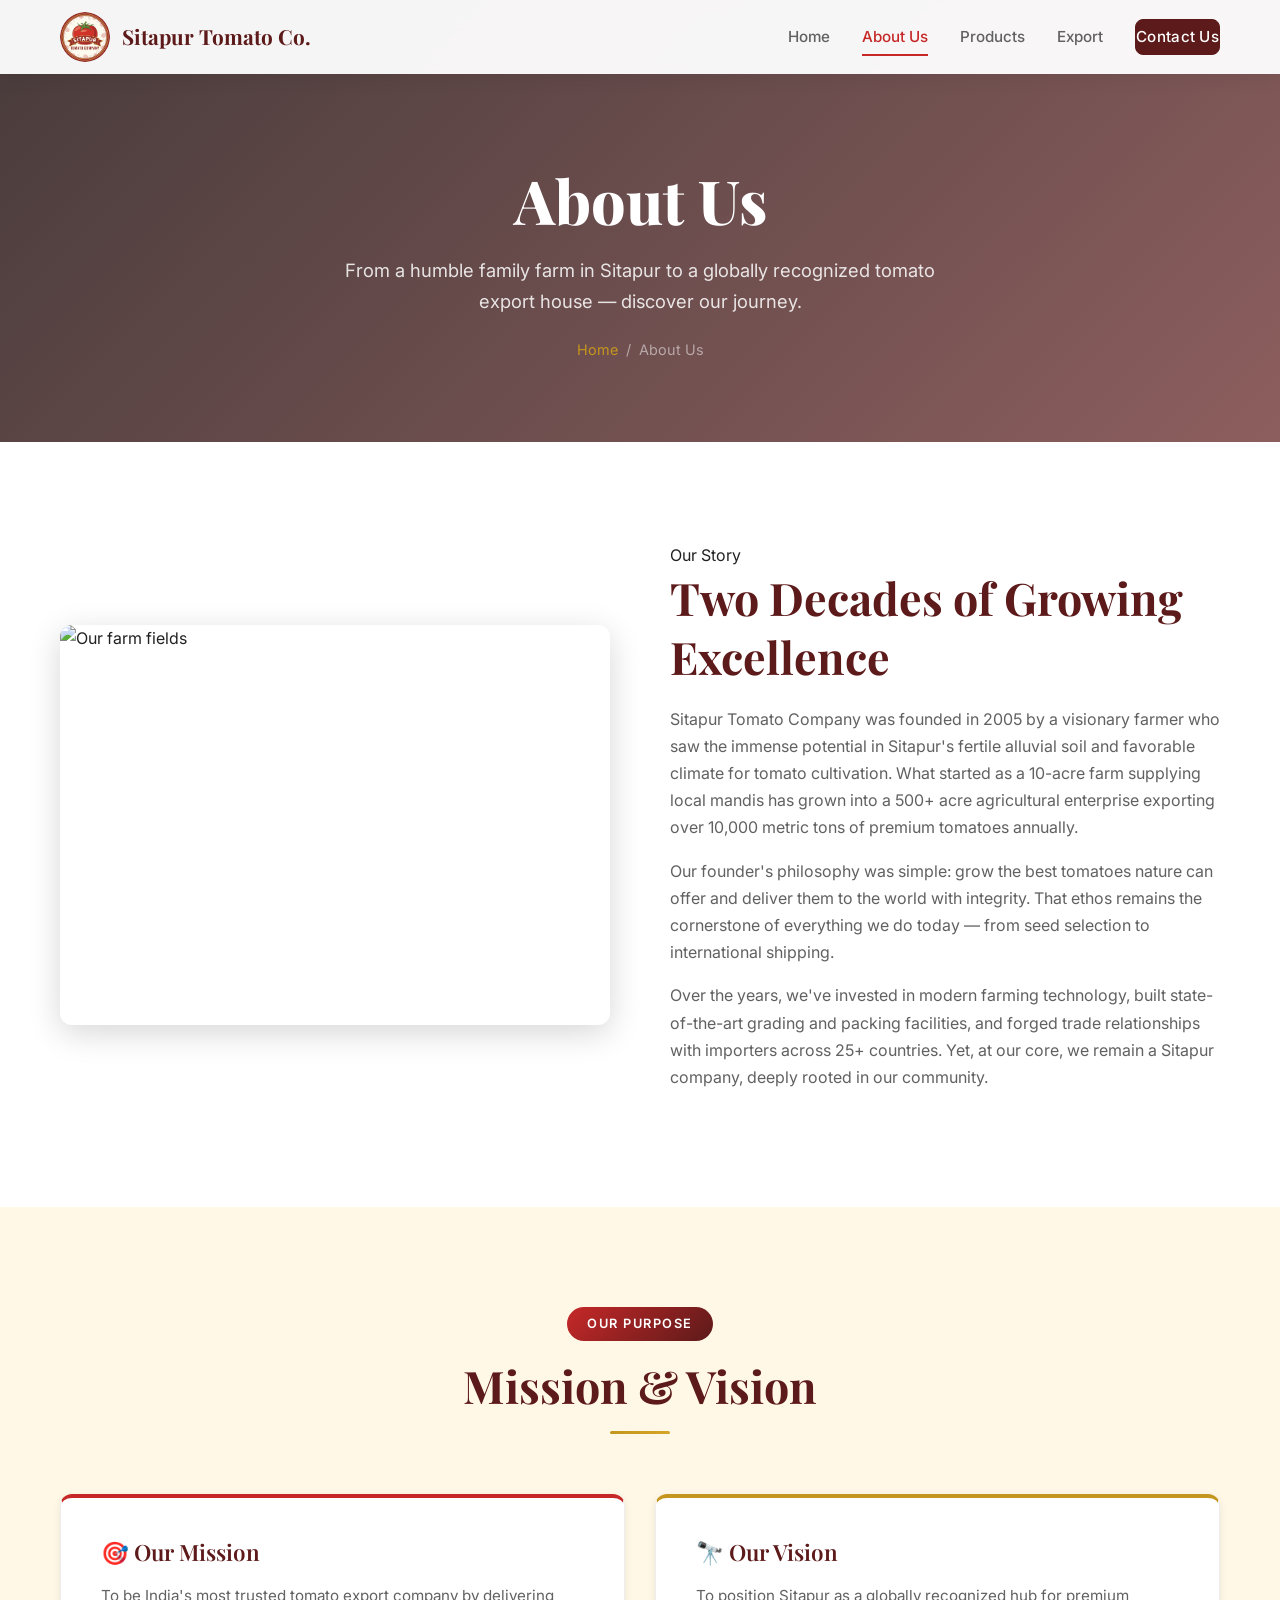
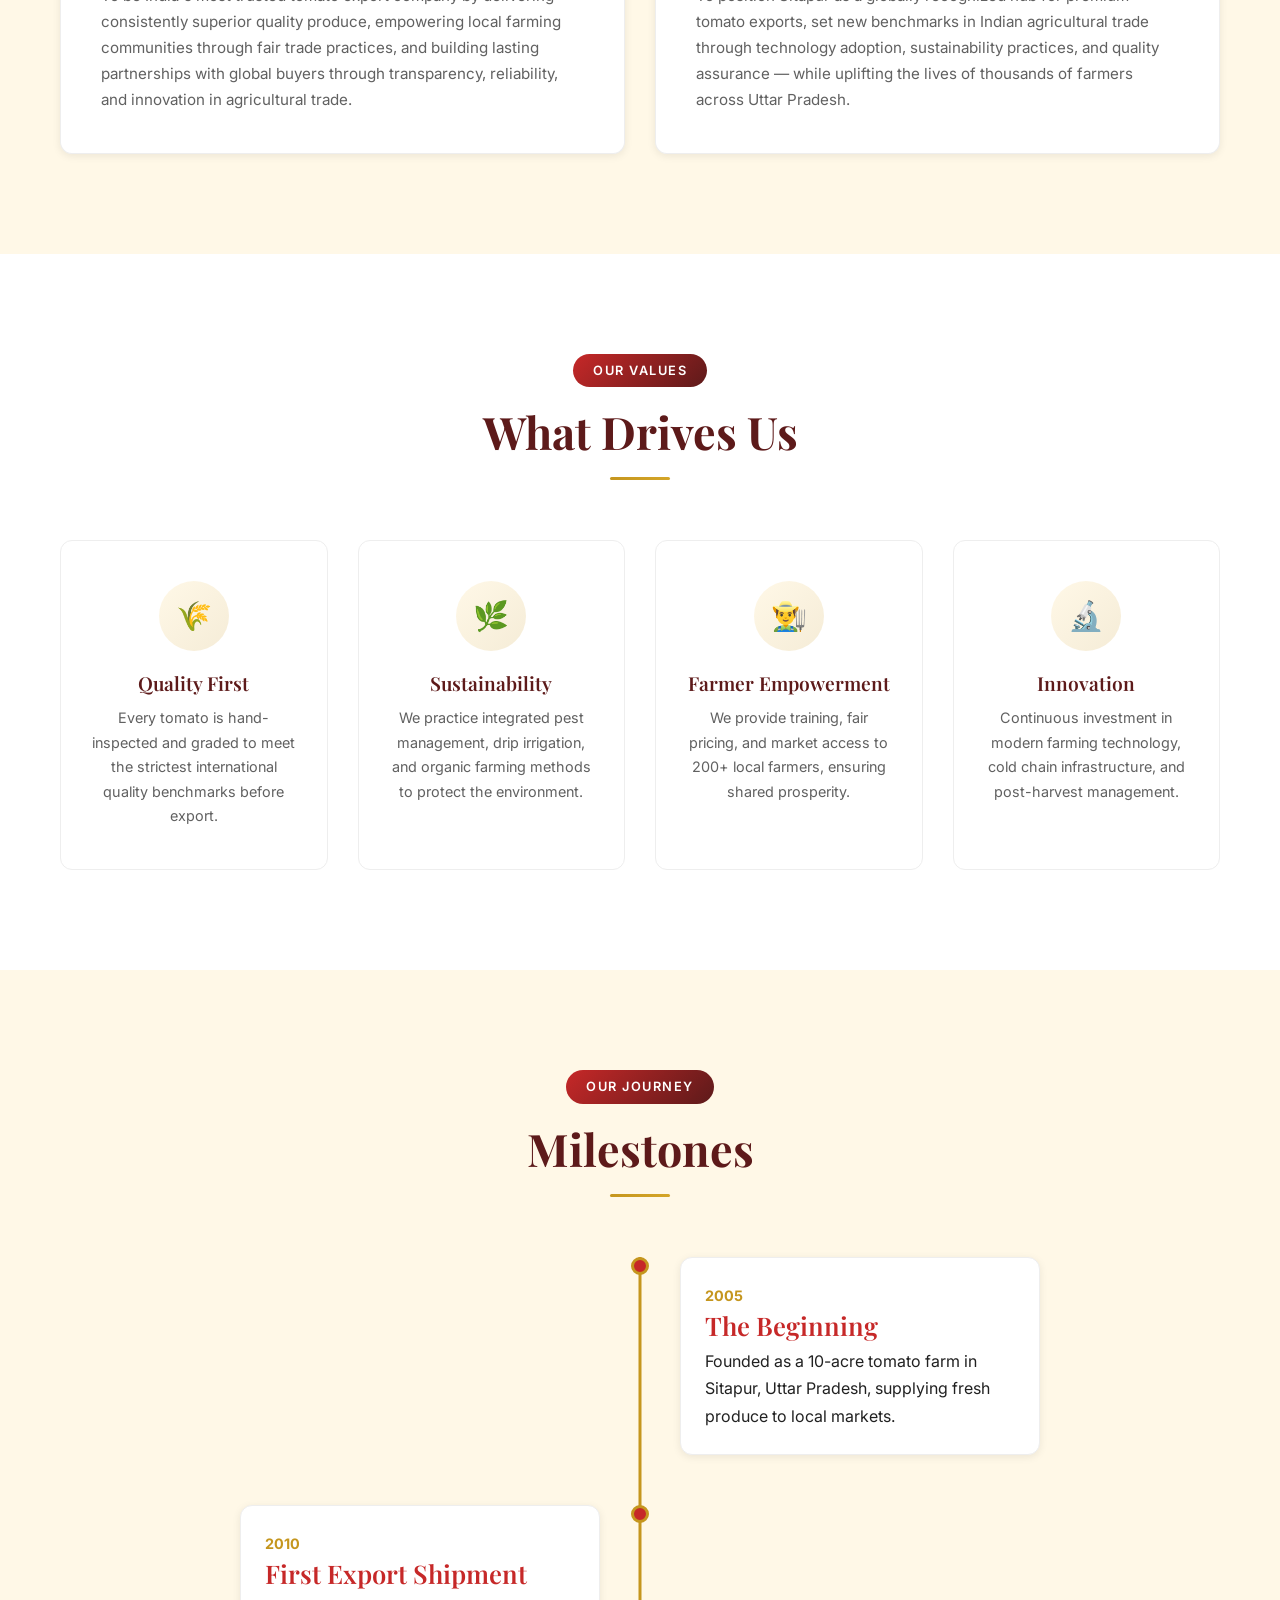
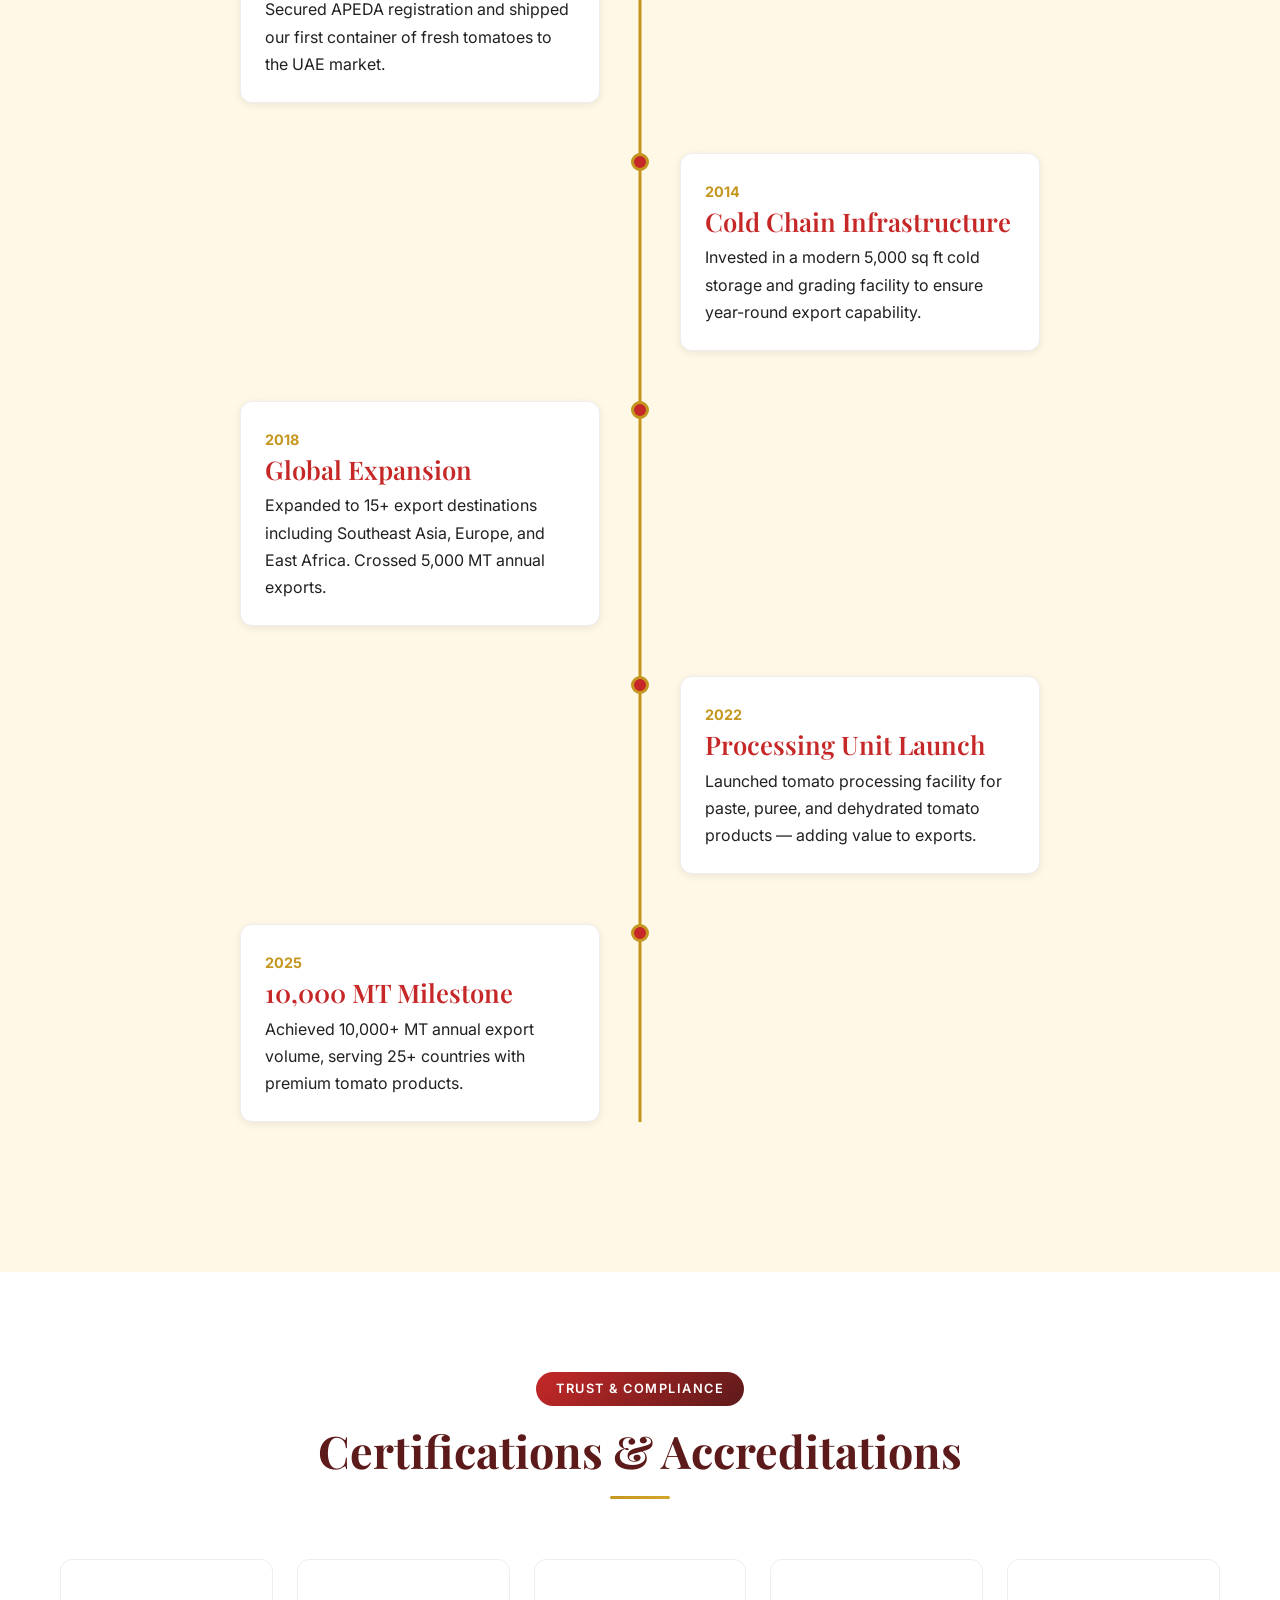
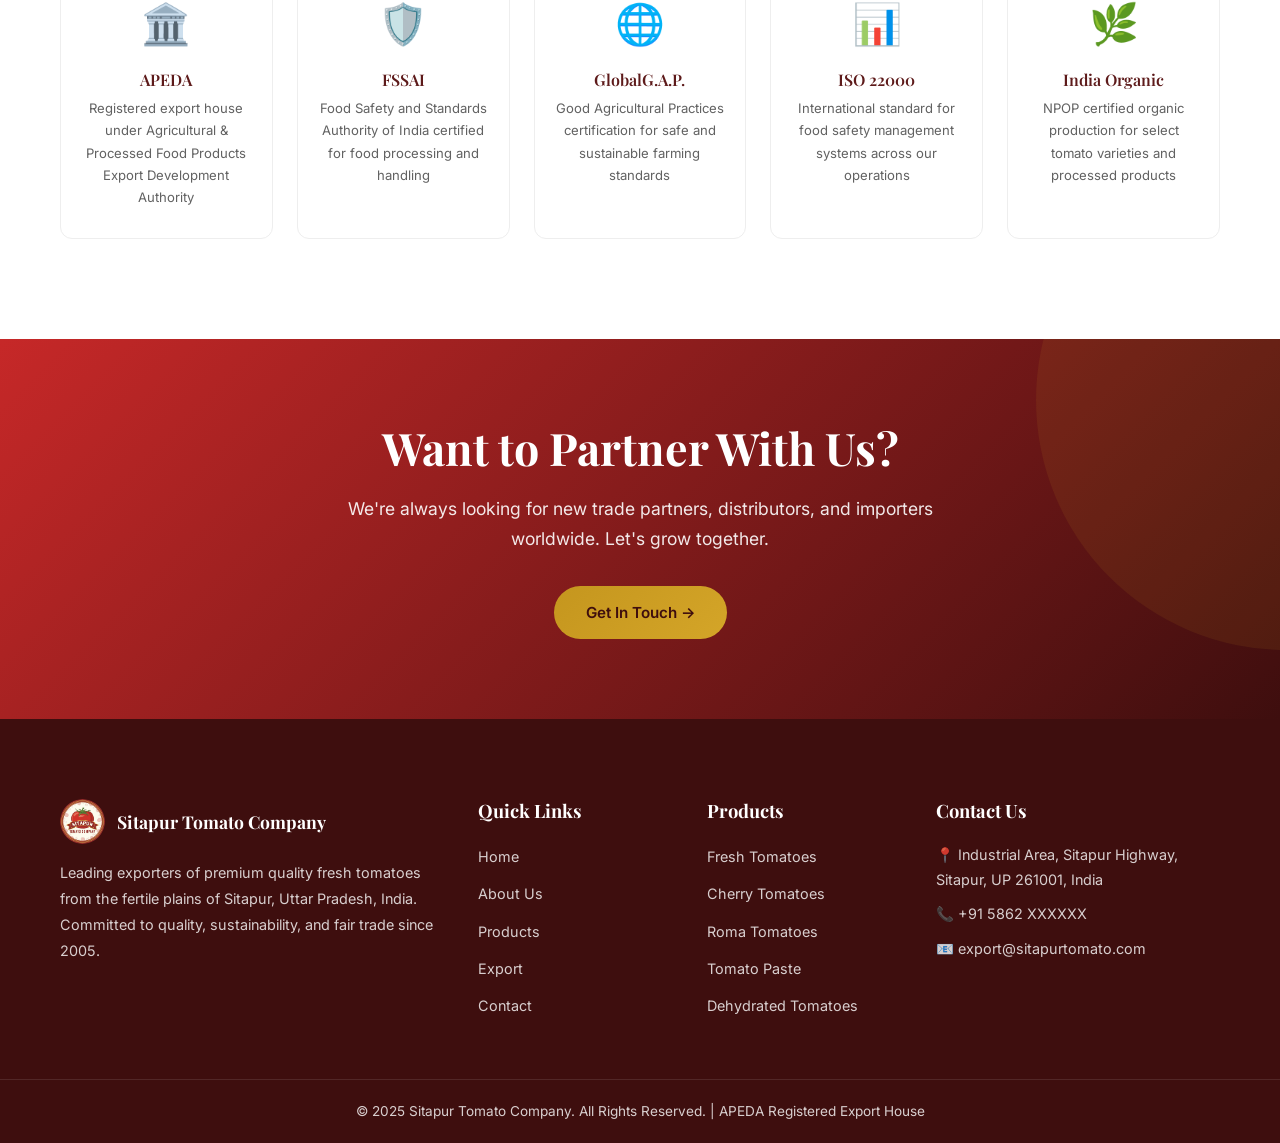
==== about.html @ 8d41517a "first commit" ====
<!DOCTYPE html>
<html lang="en">
<head>
  <meta charset="UTF-8">
  <meta name="viewport" content="width=device-width, initial-scale=1.0">
  <title>About Us | Sitapur Tomato Company</title>
  <meta name="description" content="Learn about Sitapur Tomato Company's journey, our mission, vision, and how we became a leading tomato exporter from India.">
  <link rel="icon" href="sitapur-tomato-company.png" type="image/png">
  <link rel="stylesheet" href="styles.css">
</head>
<body>

  <!-- NAVBAR -->
  <nav class="navbar" id="navbar">
    <div class="nav-inner">
      <a href="index.html" class="nav-logo">
        <img src="sitapur-tomato-company.png" alt="Sitapur Tomato Company Logo">
        <span>Sitapur Tomato Co.</span>
      </a>
      <div class="nav-links" id="navLinks">
        <a href="index.html">Home</a>
        <a href="about.html" class="active">About Us</a>
        <a href="products.html">Products</a>
        <a href="export.html">Export</a>
        <a href="contact.html" class="nav-cta">Contact Us</a>
      </div>
      <button class="hamburger" id="hamburger" aria-label="Menu">
        <span></span><span></span><span></span>
      </button>
    </div>
  </nav>

  <!-- PAGE HERO -->
  <section class="page-hero" style="background-image: url('https://images.unsplash.com/photo-1464226184884-fa280b87c399?w=1920&q=80');">
    <div class="container">
      <h1>About Us</h1>
      <p>From a humble family farm in Sitapur to a globally recognized tomato export house — discover our journey.</p>
      <div class="breadcrumb">
        <a href="index.html">Home</a> <span>/</span> <span>About Us</span>
      </div>
    </div>
  </section>

  <!-- OUR STORY -->
  <section class="section">
    <div class="container">
      <div class="split">
        <div class="split-img fade-up">
          <img src="https://images.unsplash.com/photo-1625246333195-78d9c38ad449?w=800&q=80" alt="Our farm fields">
        </div>
        <div class="split-text fade-up">
          <span class="label">Our Story</span>
          <h2>Two Decades of Growing Excellence</h2>
          <p>Sitapur Tomato Company was founded in 2005 by a visionary farmer who saw the immense potential in Sitapur's fertile alluvial soil and favorable climate for tomato cultivation. What started as a 10-acre farm supplying local mandis has grown into a 500+ acre agricultural enterprise exporting over 10,000 metric tons of premium tomatoes annually.</p>
          <p>Our founder's philosophy was simple: grow the best tomatoes nature can offer and deliver them to the world with integrity. That ethos remains the cornerstone of everything we do today — from seed selection to international shipping.</p>
          <p>Over the years, we've invested in modern farming technology, built state-of-the-art grading and packing facilities, and forged trade relationships with importers across 25+ countries. Yet, at our core, we remain a Sitapur company, deeply rooted in our community.</p>
        </div>
      </div>
    </div>
  </section>

  <!-- MISSION & VISION -->
  <section class="section section-light">
    <div class="container">
      <div class="section-header fade-up">
        <span class="label">Our Purpose</span>
        <h2>Mission & Vision</h2>
        <div class="gold-line"></div>
      </div>
      <div class="card-grid" style="grid-template-columns: 1fr 1fr;">
        <div class="card fade-up" style="border-top: 4px solid var(--primary);">
          <div class="card-body" style="padding: 40px;">
            <h3 style="font-size: 1.4rem;">🎯 Our Mission</h3>
            <p style="margin-top: 16px;">To be India's most trusted tomato export company by delivering consistently superior quality produce, empowering local farming communities through fair trade practices, and building lasting partnerships with global buyers through transparency, reliability, and innovation in agricultural trade.</p>
          </div>
        </div>
        <div class="card fade-up" style="border-top: 4px solid var(--gold);">
          <div class="card-body" style="padding: 40px;">
            <h3 style="font-size: 1.4rem;">🔭 Our Vision</h3>
            <p style="margin-top: 16px;">To position Sitapur as a globally recognized hub for premium tomato exports, set new benchmarks in Indian agricultural trade through technology adoption, sustainability practices, and quality assurance — while uplifting the lives of thousands of farmers across Uttar Pradesh.</p>
          </div>
        </div>
      </div>
    </div>
  </section>

  <!-- VALUES -->
  <section class="section">
    <div class="container">
      <div class="section-header fade-up">
        <span class="label">Our Values</span>
        <h2>What Drives Us</h2>
        <div class="gold-line"></div>
      </div>
      <div class="feature-grid">
        <div class="feature-card fade-up">
          <div class="feature-icon">🌾</div>
          <h3>Quality First</h3>
          <p>Every tomato is hand-inspected and graded to meet the strictest international quality benchmarks before export.</p>
        </div>
        <div class="feature-card fade-up">
          <div class="feature-icon">🌿</div>
          <h3>Sustainability</h3>
          <p>We practice integrated pest management, drip irrigation, and organic farming methods to protect the environment.</p>
        </div>
        <div class="feature-card fade-up">
          <div class="feature-icon">👨‍🌾</div>
          <h3>Farmer Empowerment</h3>
          <p>We provide training, fair pricing, and market access to 200+ local farmers, ensuring shared prosperity.</p>
        </div>
        <div class="feature-card fade-up">
          <div class="feature-icon">🔬</div>
          <h3>Innovation</h3>
          <p>Continuous investment in modern farming technology, cold chain infrastructure, and post-harvest management.</p>
        </div>
      </div>
    </div>
  </section>

  <!-- TIMELINE -->
  <section class="section section-light">
    <div class="container">
      <div class="section-header fade-up">
        <span class="label">Our Journey</span>
        <h2>Milestones</h2>
        <div class="gold-line"></div>
      </div>
      <div class="timeline fade-up">
        <div class="timeline-item">
          <div class="timeline-dot"></div>
          <div class="timeline-content">
            <span class="year">2005</span>
            <h3>The Beginning</h3>
            <p>Founded as a 10-acre tomato farm in Sitapur, Uttar Pradesh, supplying fresh produce to local markets.</p>
          </div>
        </div>
        <div class="timeline-item">
          <div class="timeline-dot"></div>
          <div class="timeline-content">
            <span class="year">2010</span>
            <h3>First Export Shipment</h3>
            <p>Secured APEDA registration and shipped our first container of fresh tomatoes to the UAE market.</p>
          </div>
        </div>
        <div class="timeline-item">
          <div class="timeline-dot"></div>
          <div class="timeline-content">
            <span class="year">2014</span>
            <h3>Cold Chain Infrastructure</h3>
            <p>Invested in a modern 5,000 sq ft cold storage and grading facility to ensure year-round export capability.</p>
          </div>
        </div>
        <div class="timeline-item">
          <div class="timeline-dot"></div>
          <div class="timeline-content">
            <span class="year">2018</span>
            <h3>Global Expansion</h3>
            <p>Expanded to 15+ export destinations including Southeast Asia, Europe, and East Africa. Crossed 5,000 MT annual exports.</p>
          </div>
        </div>
        <div class="timeline-item">
          <div class="timeline-dot"></div>
          <div class="timeline-content">
            <span class="year">2022</span>
            <h3>Processing Unit Launch</h3>
            <p>Launched tomato processing facility for paste, puree, and dehydrated tomato products — adding value to exports.</p>
          </div>
        </div>
        <div class="timeline-item">
          <div class="timeline-dot"></div>
          <div class="timeline-content">
            <span class="year">2025</span>
            <h3>10,000 MT Milestone</h3>
            <p>Achieved 10,000+ MT annual export volume, serving 25+ countries with premium tomato products.</p>
          </div>
        </div>
      </div>
    </div>
  </section>

  <!-- CERTIFICATIONS -->
  <section class="section">
    <div class="container">
      <div class="section-header fade-up">
        <span class="label">Trust & Compliance</span>
        <h2>Certifications & Accreditations</h2>
        <div class="gold-line"></div>
      </div>
      <div class="cert-grid fade-up">
        <div class="cert-card">
          <div class="cert-icon">🏛️</div>
          <h3>APEDA</h3>
          <p>Registered export house under Agricultural & Processed Food Products Export Development Authority</p>
        </div>
        <div class="cert-card">
          <div class="cert-icon">🛡️</div>
          <h3>FSSAI</h3>
          <p>Food Safety and Standards Authority of India certified for food processing and handling</p>
        </div>
        <div class="cert-card">
          <div class="cert-icon">🌐</div>
          <h3>GlobalG.A.P.</h3>
          <p>Good Agricultural Practices certification for safe and sustainable farming standards</p>
        </div>
        <div class="cert-card">
          <div class="cert-icon">📊</div>
          <h3>ISO 22000</h3>
          <p>International standard for food safety management systems across our operations</p>
        </div>
        <div class="cert-card">
          <div class="cert-icon">🌿</div>
          <h3>India Organic</h3>
          <p>NPOP certified organic production for select tomato varieties and processed products</p>
        </div>
      </div>
    </div>
  </section>

  <!-- CTA -->
  <section class="cta-banner">
    <div class="container fade-up">
      <h2>Want to Partner With Us?</h2>
      <p>We're always looking for new trade partners, distributors, and importers worldwide. Let's grow together.</p>
      <a href="contact.html" class="btn btn-gold">Get In Touch →</a>
    </div>
  </section>

  <!-- FOOTER -->
  <footer class="footer">
    <div class="container">
      <div class="footer-grid">
        <div class="footer-about">
          <div class="footer-logo">
            <img src="sitapur-tomato-company.png" alt="Logo">
            <span>Sitapur Tomato Company</span>
          </div>
          <p>Leading exporters of premium quality fresh tomatoes from the fertile plains of Sitapur, Uttar Pradesh, India. Committed to quality, sustainability, and fair trade since 2005.</p>
        </div>
        <div>
          <h4>Quick Links</h4>
          <ul class="footer-links">
            <li><a href="index.html">Home</a></li>
            <li><a href="about.html">About Us</a></li>
            <li><a href="products.html">Products</a></li>
            <li><a href="export.html">Export</a></li>
            <li><a href="contact.html">Contact</a></li>
          </ul>
        </div>
        <div>
          <h4>Products</h4>
          <ul class="footer-links">
            <li><a href="products.html">Fresh Tomatoes</a></li>
            <li><a href="products.html">Cherry Tomatoes</a></li>
            <li><a href="products.html">Roma Tomatoes</a></li>
            <li><a href="products.html">Tomato Paste</a></li>
            <li><a href="products.html">Dehydrated Tomatoes</a></li>
          </ul>
        </div>
        <div>
          <h4>Contact Us</h4>
          <div class="footer-contact">
            <p>📍 Industrial Area, Sitapur Highway, Sitapur, UP 261001, India</p>
            <p>📞 +91 5862 XXXXXX</p>
            <p>📧 export@sitapurtomato.com</p>
          </div>
        </div>
      </div>
    </div>
    <div class="footer-bottom">
      <div class="container">
        <p>© 2025 Sitapur Tomato Company. All Rights Reserved. | APEDA Registered Export House</p>
      </div>
    </div>
  </footer>
  <script src="script.js"></script>
</body>
</html>
---- styles.css ----
@import url('https://fonts.googleapis.com/css2?family=Playfair+Display:wght@400;500;600;700;800&family=Inter:wght@300;400;500;600;700&display=swap');

:root {
  --primary: #C62828;
  --primary-dark: #8E0000;
  --primary-light: #FF5F52;
  --maroon: #5D1A1A;
  --maroon-dark: #3E0E0E;
  --gold: #C5961E;
  --gold-light: #D4A528;
  --green: #2E7D32;
  --green-light: #4CAF50;
  --cream: #FFF8E7;
  --cream-dark: #F5ECD7;
  --white: #FFFFFF;
  --gray-100: #F5F5F5;
  --gray-200: #EEEEEE;
  --gray-300: #E0E0E0;
  --gray-500: #9E9E9E;
  --gray-700: #616161;
  --gray-900: #212121;
  --dark: #1A0A0A;
  --shadow-sm: 0 2px 8px rgba(0,0,0,0.08);
  --shadow-md: 0 4px 16px rgba(0,0,0,0.12);
  --shadow-lg: 0 8px 32px rgba(0,0,0,0.16);
  --radius: 12px;
  --transition: all 0.3s ease;
}

*, *::before, *::after { margin: 0; padding: 0; box-sizing: border-box; }

html { scroll-behavior: smooth; }

body {
  font-family: 'Inter', sans-serif;
  color: var(--gray-900);
  line-height: 1.7;
  overflow-x: hidden;
  background: var(--white);
}

h1, h2, h3, h4, h5 { font-family: 'Playfair Display', serif; line-height: 1.3; color: var(--maroon); }
h1 { font-size: clamp(2.2rem, 5vw, 3.8rem); font-weight: 800; }
h2 { font-size: clamp(1.8rem, 4vw, 2.8rem); font-weight: 700; }
h3 { font-size: clamp(1.2rem, 2.5vw, 1.6rem); font-weight: 600; }

a { text-decoration: none; color: inherit; transition: var(--transition); }
img { max-width: 100%; height: auto; display: block; }
ul { list-style: none; }

.container { max-width: 1200px; margin: 0 auto; padding: 0 20px; }

/* ===== NAVBAR ===== */
.navbar {
  position: fixed; top: 0; left: 0; width: 100%; z-index: 1000;
  background: rgba(255,255,255,0.95); backdrop-filter: blur(12px);
  box-shadow: 0 2px 20px rgba(0,0,0,0.08);
  transition: var(--transition);
}
.navbar.scrolled { background: rgba(255,255,255,0.98); box-shadow: 0 4px 30px rgba(0,0,0,0.12); }
.nav-inner { display: flex; align-items: center; justify-content: space-between; padding: 12px 20px; max-width: 1200px; margin: 0 auto; }
.nav-logo { display: flex; align-items: center; gap: 12px; }
.nav-logo img { width: 50px; height: 50px; border-radius: 50%; }
.nav-logo span { font-family: 'Playfair Display', serif; font-weight: 700; font-size: 1.3rem; color: var(--maroon); }
.nav-links { display: flex; gap: 32px; align-items: center; }
.nav-links a { font-weight: 500; font-size: 0.95rem; color: var(--gray-700); position: relative; padding: 4px 0; }
.nav-links a::after { content: ''; position: absolute; bottom: -2px; left: 0; width: 0; height: 2px; background: var(--primary); transition: var(--transition); }
.nav-links a:hover, .nav-links a.active { color: var(--primary); }
.nav-links a:hover::after, .nav-links a.active::after { width: 100%; }
.nav-cta { background: var(--maroon); color: white !important; padding: 10px 26px; border-radius: 8px; font-weight: 600; letter-spacing: 0.3px; border: 1px solid var(--maroon); }
.nav-cta::after { display: none !important; }
.nav-cta:hover, .nav-cta.active { color: white !important; background: var(--primary); border-color: var(--primary); transform: translateY(-2px); box-shadow: 0 6px 20px rgba(198,40,40,0.3); }
.hamburger { display: none; flex-direction: column; gap: 5px; cursor: pointer; background: none; border: none; padding: 5px; }
.hamburger span { width: 26px; height: 3px; background: var(--maroon); border-radius: 3px; transition: var(--transition); }

/* ===== HERO ===== */
.hero {
  position: relative; min-height: 100vh; display: flex; align-items: center;
  background-size: cover; background-position: center; background-attachment: fixed;
  padding-top: 80px;
}
.hero::before {
  content: ''; position: absolute; inset: 0;
  background: linear-gradient(135deg, rgba(26,10,10,0.75) 0%, rgba(93,26,26,0.6) 50%, rgba(198,40,40,0.3) 100%);
}
.hero-content { position: relative; z-index: 2; color: white; max-width: 700px; }
.hero-content h1 { color: white; margin-bottom: 20px; }
.hero-content h1 .highlight { color: var(--gold); }
.hero-content p { font-size: 1.15rem; opacity: 0.9; margin-bottom: 32px; line-height: 1.8; }
.hero-badges { display: flex; gap: 12px; flex-wrap: wrap; margin-bottom: 28px; }
.hero-badge { background: rgba(255,255,255,0.15); backdrop-filter: blur(8px); border: 1px solid rgba(255,255,255,0.2); padding: 8px 18px; border-radius: 50px; font-size: 0.85rem; font-weight: 500; }
.btn-group { display: flex; gap: 16px; flex-wrap: wrap; }
.btn {
  display: inline-flex; align-items: center; gap: 8px; padding: 14px 32px;
  border-radius: 50px; font-weight: 600; font-size: 0.95rem; cursor: pointer;
  border: none; transition: var(--transition); font-family: 'Inter', sans-serif;
}
.btn-primary { background: linear-gradient(135deg, var(--primary), var(--maroon)); color: white; }
.btn-primary:hover { transform: translateY(-3px); box-shadow: 0 8px 25px rgba(198,40,40,0.4); }
.btn-outline { background: transparent; color: white; border: 2px solid rgba(255,255,255,0.5); }
.btn-outline:hover { background: white; color: var(--maroon); }
.btn-gold { background: linear-gradient(135deg, var(--gold), var(--gold-light)); color: var(--maroon-dark); }
.btn-gold:hover { transform: translateY(-3px); box-shadow: 0 8px 25px rgba(197,150,30,0.4); }

/* ===== SECTIONS ===== */
.section { padding: 100px 0; }
.section-light { background: var(--cream); }
.section-dark { background: var(--maroon-dark); color: white; }
.section-dark h2, .section-dark h3 { color: white; }
.section-header { text-align: center; margin-bottom: 60px; }
.section-header .label { display: inline-block; background: linear-gradient(135deg, var(--primary), var(--maroon)); color: white; padding: 6px 20px; border-radius: 50px; font-size: 0.8rem; font-weight: 600; letter-spacing: 1.5px; text-transform: uppercase; margin-bottom: 16px; }
.section-header p { max-width: 650px; margin: 16px auto 0; color: var(--gray-700); font-size: 1.05rem; }
.section-dark .section-header p { color: rgba(255,255,255,0.8); }
.gold-line { width: 60px; height: 3px; background: linear-gradient(90deg, var(--gold), var(--gold-light)); margin: 16px auto; border-radius: 2px; }

/* ===== STATS ===== */
.stats-bar {
  display: grid; grid-template-columns: repeat(4, 1fr); gap: 0;
  background: linear-gradient(135deg, var(--maroon), var(--maroon-dark));
  border-radius: var(--radius); overflow: hidden;
  box-shadow: var(--shadow-lg);
}
.stat-item { text-align: center; padding: 40px 20px; color: white; border-right: 1px solid rgba(255,255,255,0.1); }
.stat-item:last-child { border-right: none; }
.stat-number { font-family: 'Playfair Display', serif; font-size: 2.5rem; font-weight: 800; color: var(--gold); }
.stat-label { font-size: 0.9rem; opacity: 0.85; margin-top: 6px; }

/* ===== CARDS ===== */
.card-grid { display: grid; grid-template-columns: repeat(auto-fit, minmax(300px, 1fr)); gap: 30px; }
.card {
  background: white; border-radius: var(--radius); overflow: hidden;
  box-shadow: var(--shadow-sm); transition: var(--transition);
  border: 1px solid var(--gray-200);
}
.card:hover { transform: translateY(-8px); box-shadow: var(--shadow-lg); }
.card-img { height: 220px; overflow: hidden; }
.card-img img { width: 100%; height: 100%; object-fit: cover; transition: transform 0.5s ease; }
.card-img img.image-fallback { object-fit: contain; padding: 28px; background: var(--cream); }
.card:hover .card-img img { transform: scale(1.08); }
.card-body { padding: 28px; }
.card-body h3 { margin-bottom: 12px; }
.card-body p { color: var(--gray-700); font-size: 0.95rem; }
.card-tag { display: inline-block; background: var(--cream); color: var(--primary); padding: 4px 14px; border-radius: 50px; font-size: 0.8rem; font-weight: 600; margin-top: 16px; }

/* ===== FEATURE GRID ===== */
.feature-grid { display: grid; grid-template-columns: repeat(auto-fit, minmax(260px, 1fr)); gap: 30px; }
.feature-card {
  text-align: center; padding: 40px 28px; background: white;
  border-radius: var(--radius); border: 1px solid var(--gray-200);
  transition: var(--transition);
}
.feature-card:hover { transform: translateY(-6px); box-shadow: var(--shadow-md); border-color: var(--primary); }
.feature-icon { width: 70px; height: 70px; margin: 0 auto 20px; border-radius: 50%; display: flex; align-items: center; justify-content: center; font-size: 1.8rem; background: linear-gradient(135deg, var(--cream), var(--cream-dark)); }
.feature-card h3 { margin-bottom: 10px; font-size: 1.2rem; }
.feature-card p { color: var(--gray-700); font-size: 0.9rem; }

/* ===== SPLIT SECTION ===== */
.split { display: grid; grid-template-columns: 1fr 1fr; gap: 60px; align-items: center; }
.split-img { border-radius: var(--radius); overflow: hidden; box-shadow: var(--shadow-lg); }
.split-img img { width: 100%; height: 400px; object-fit: cover; }
.split-text h2 { margin-bottom: 20px; }
.split-text p { color: var(--gray-700); margin-bottom: 16px; font-size: 1rem; }
.split-text .btn { margin-top: 12px; }
.check-list { margin: 20px 0; }
.check-list li { padding: 8px 0; padding-left: 28px; position: relative; color: var(--gray-700); }
.check-list li::before { content: '✓'; position: absolute; left: 0; color: var(--green); font-weight: 700; }

/* ===== CTA BANNER ===== */
.cta-banner {
  background: linear-gradient(135deg, var(--primary), var(--maroon-dark));
  padding: 80px 0; text-align: center; color: white;
  position: relative; overflow: hidden;
}
.cta-banner::before { content: ''; position: absolute; top: -50%; right: -20%; width: 500px; height: 500px; background: rgba(197,150,30,0.1); border-radius: 50%; }
.cta-banner h2 { color: white; margin-bottom: 16px; }
.cta-banner p { opacity: 0.9; margin-bottom: 32px; font-size: 1.1rem; max-width: 600px; margin-left: auto; margin-right: auto; }

/* ===== TIMELINE ===== */
.timeline { position: relative; max-width: 800px; margin: 0 auto; }
.timeline::before { content: ''; position: absolute; left: 50%; transform: translateX(-50%); width: 3px; height: 100%; background: var(--gold); }
.timeline-item { display: flex; align-items: flex-start; margin-bottom: 50px; position: relative; }
.timeline-item:nth-child(odd) { flex-direction: row-reverse; }
.timeline-dot { position: absolute; left: 50%; transform: translateX(-50%); width: 18px; height: 18px; background: var(--primary); border: 3px solid var(--gold); border-radius: 50%; z-index: 2; }
.timeline-content { width: 45%; padding: 24px; background: white; border-radius: var(--radius); box-shadow: var(--shadow-sm); border: 1px solid var(--gray-200); }
.timeline-content h3 { color: var(--primary); margin-bottom: 6px; }
.timeline-content .year { color: var(--gold); font-weight: 700; font-size: 0.9rem; }

/* ===== PRODUCT PAGE ===== */
.product-detail { display: grid; grid-template-columns: repeat(auto-fit, minmax(340px, 1fr)); gap: 36px; }
.product-card { background: white; border-radius: var(--radius); overflow: hidden; box-shadow: var(--shadow-sm); border: 1px solid var(--gray-200); transition: var(--transition); }
.product-card:hover { transform: translateY(-6px); box-shadow: var(--shadow-md); }
.product-card .card-img { height: 240px; }
.product-card .card-img img { width: 100%; height: 100%; object-fit: cover; transition: transform 0.5s ease; }
.product-card:hover .card-img img { transform: scale(1.05); }
.product-card .card-body { padding: 24px; }
.product-card .card-body h3 { margin-bottom: 8px; }
.product-card .specs { display: flex; flex-wrap: wrap; gap: 8px; margin-top: 16px; }
.product-card .spec-tag { background: var(--cream); color: var(--maroon); padding: 4px 12px; border-radius: 50px; font-size: 0.78rem; font-weight: 500; }

/* ===== EXPORT PAGE ===== */
.export-grid { display: grid; grid-template-columns: repeat(auto-fit, minmax(280px, 1fr)); gap: 24px; }
.export-card { background: white; border-radius: var(--radius); padding: 32px; text-align: center; border: 1px solid var(--gray-200); transition: var(--transition); }
.export-card:hover { border-color: var(--gold); transform: translateY(-4px); box-shadow: var(--shadow-md); }
.export-card .icon { font-size: 2.5rem; margin-bottom: 16px; }
.export-card h3 { margin-bottom: 10px; font-size: 1.15rem; }
.export-card p { color: var(--gray-700); font-size: 0.9rem; }
.process-steps { display: grid; grid-template-columns: repeat(auto-fit, minmax(300px, 1fr)); gap: 24px; counter-reset: step; }
.step { position: relative; padding: 32px 24px; background: white; border-radius: var(--radius); text-align: center; border: 1px solid var(--gray-200); transition: var(--transition); }
.step:hover { border-color: var(--primary); box-shadow: var(--shadow-md); }
.step::before { counter-increment: step; content: counter(step); display: flex; align-items: center; justify-content: center; width: 44px; height: 44px; background: linear-gradient(135deg, var(--primary), var(--maroon)); color: white; border-radius: 50%; font-weight: 700; margin: 0 auto 16px; font-size: 1.1rem; }
.step h3 { margin-bottom: 8px; font-size: 1.05rem; }
.step p { color: var(--gray-700); font-size: 0.88rem; }

/* ===== CONTACT ===== */
.contact-grid { display: grid; grid-template-columns: 1fr 1fr; gap: 50px; }
.contact-form { background: white; padding: 40px; border-radius: var(--radius); box-shadow: var(--shadow-md); border: 1px solid var(--gray-200); }
.form-group { margin-bottom: 20px; }
.form-group label { display: block; font-weight: 500; margin-bottom: 8px; color: var(--maroon); font-size: 0.9rem; }
.form-group input, .form-group textarea, .form-group select {
  width: 100%; padding: 14px 18px; border: 2px solid var(--gray-200);
  border-radius: 8px; font-size: 0.95rem; font-family: 'Inter', sans-serif;
  transition: var(--transition); background: var(--gray-100);
}
.form-group input:focus, .form-group textarea:focus, .form-group select:focus { border-color: var(--primary); outline: none; background: white; box-shadow: 0 0 0 3px rgba(198,40,40,0.1); }
.form-group textarea { height: 140px; resize: vertical; }
.form-row { display: grid; grid-template-columns: 1fr 1fr; gap: 16px; }
.contact-info-cards { display: flex; flex-direction: column; gap: 20px; }
.info-card { display: flex; align-items: flex-start; gap: 16px; padding: 24px; background: white; border-radius: var(--radius); border: 1px solid var(--gray-200); transition: var(--transition); }
.info-card:hover { border-color: var(--gold); box-shadow: var(--shadow-sm); }
.info-card .icon { width: 50px; height: 50px; min-width: 50px; border-radius: 50%; display: flex; align-items: center; justify-content: center; font-size: 1.3rem; background: linear-gradient(135deg, var(--cream), var(--cream-dark)); }
.info-card h3 { font-size: 1rem; margin-bottom: 4px; }
.info-card p { color: var(--gray-700); font-size: 0.9rem; }

/* ===== CERTIFICATIONS ===== */
.cert-grid { display: grid; grid-template-columns: repeat(auto-fit, minmax(200px, 1fr)); gap: 24px; }
.cert-card { text-align: center; padding: 30px 20px; background: white; border-radius: var(--radius); border: 1px solid var(--gray-200); transition: var(--transition); }
.cert-card:hover { border-color: var(--gold); transform: translateY(-4px); }
.cert-card .cert-icon { font-size: 2.5rem; margin-bottom: 12px; }
.cert-card h3 { font-size: 1rem; margin-bottom: 6px; }
.cert-card p { color: var(--gray-700); font-size: 0.82rem; }

/* ===== PAGE HERO ===== */
.page-hero { position: relative; padding: 160px 0 80px; background-size: cover; background-position: center; text-align: center; }
.page-hero::before { content: ''; position: absolute; inset: 0; background: linear-gradient(135deg, rgba(26,10,10,0.8), rgba(93,26,26,0.7)); }
.page-hero .container { position: relative; z-index: 2; }
.page-hero h1 { color: white; margin-bottom: 16px; }
.page-hero p { color: rgba(255,255,255,0.85); font-size: 1.15rem; max-width: 600px; margin: 0 auto; }
.breadcrumb { display: flex; justify-content: center; gap: 8px; margin-top: 20px; font-size: 0.9rem; color: rgba(255,255,255,0.7); }
.breadcrumb a { color: var(--gold); }
.breadcrumb span { color: rgba(255,255,255,0.5); }

/* ===== FOOTER ===== */
.footer { background: var(--maroon-dark); color: rgba(255,255,255,0.8); padding: 80px 0 0; }
.footer-grid { display: grid; grid-template-columns: 2fr 1fr 1fr 1.5fr; gap: 40px; margin-bottom: 50px; }
.footer h4 { color: white; font-family: 'Playfair Display', serif; font-size: 1.15rem; margin-bottom: 20px; }
.footer-about .footer-logo { display: flex; align-items: center; gap: 12px; margin-bottom: 16px; }
.footer-about .footer-logo img { width: 45px; height: 45px; border-radius: 50%; }
.footer-about .footer-logo span { font-family: 'Playfair Display', serif; font-weight: 700; font-size: 1.1rem; color: white; }
.footer-about p { font-size: 0.9rem; line-height: 1.8; }
.footer-links li { margin-bottom: 10px; }
.footer-links a { font-size: 0.9rem; transition: var(--transition); }
.footer-links a:hover { color: var(--gold); padding-left: 6px; }
.footer-contact p { font-size: 0.9rem; margin-bottom: 10px; display: flex; align-items: flex-start; gap: 8px; }
.footer-bottom { border-top: 1px solid rgba(255,255,255,0.1); padding: 20px 0; text-align: center; font-size: 0.85rem; }

/* ===== FAQ ACCORDION ===== */
.faq-list { display: flex; flex-direction: column; gap: 12px; }
.faq-item {
  background: white; border-radius: var(--radius); border: 1px solid var(--gray-200);
  overflow: hidden; transition: var(--transition);
}
.faq-item:hover { border-color: var(--gold); }
.faq-item.active { border-color: var(--primary); box-shadow: var(--shadow-sm); }
.faq-question {
  display: flex; align-items: center; justify-content: space-between; width: 100%;
  padding: 20px 24px; background: none; border: none; cursor: pointer;
  font-family: 'Playfair Display', serif; font-size: 1.05rem; font-weight: 600;
  color: var(--maroon); text-align: left; transition: var(--transition); gap: 16px;
}
.faq-question:hover { color: var(--primary); }
.faq-item.active .faq-question { color: var(--primary); }
.faq-icon {
  min-width: 32px; height: 32px; border-radius: 50%; display: flex; align-items: center;
  justify-content: center; font-size: 1.3rem; font-weight: 400; color: white;
  background: linear-gradient(135deg, var(--primary), var(--maroon));
  transition: transform 0.3s ease;
}
.faq-item.active .faq-icon { transform: rotate(45deg); }
.faq-answer {
  max-height: 0; overflow: hidden; transition: max-height 0.4s cubic-bezier(0.4, 0, 0.2, 1), padding 0.3s ease;
  padding: 0 24px;
}
.faq-item.active .faq-answer { max-height: 300px; padding: 0 24px 20px; }
.faq-answer p { color: var(--gray-700); font-size: 0.95rem; line-height: 1.8; }

/* ===== ANIMATIONS ===== */
.fade-up { opacity: 0; transform: translateY(30px); transition: opacity 0.6s ease, transform 0.6s ease; }
.fade-up.visible { opacity: 1; transform: translateY(0); }

/* ===== RESPONSIVE ===== */
@media (max-width: 992px) {
  .split { grid-template-columns: 1fr; gap: 40px; }
  .stats-bar { grid-template-columns: repeat(2, 1fr); }
  .stat-item { border-bottom: 1px solid rgba(255,255,255,0.1); }
  .footer-grid { grid-template-columns: 1fr 1fr; }
  .contact-grid { grid-template-columns: 1fr; }
  .timeline::before { left: 20px; }
  .timeline-item, .timeline-item:nth-child(odd) { flex-direction: row; padding-left: 50px; }
  .timeline-dot { left: 20px; }
  .timeline-content { width: 100%; }
}

@media (max-width: 768px) {
  .nav-links { display: none; position: fixed; top: 0; right: -100%; width: 280px; height: 100vh; background: white; flex-direction: column; padding: 80px 30px 30px; gap: 20px; box-shadow: -5px 0 30px rgba(0,0,0,0.15); transition: right 0.3s ease; }
  .nav-links.active { display: flex; right: 0; }
  .hamburger { display: flex; z-index: 1001; }
  .hamburger.active span:nth-child(1) { transform: rotate(45deg) translate(5px, 6px); }
  .hamburger.active span:nth-child(2) { opacity: 0; }
  .hamburger.active span:nth-child(3) { transform: rotate(-45deg) translate(5px, -6px); }
  .hero { min-height: 90vh; }
  .section { padding: 60px 0; }
  .stats-bar { grid-template-columns: 1fr 1fr; }
  .feature-grid { grid-template-columns: 1fr; }
  .card-grid { grid-template-columns: 1fr; }
  .product-detail { grid-template-columns: 1fr; }
  .footer-grid { grid-template-columns: 1fr; }
  .form-row { grid-template-columns: 1fr; }
  .btn-group { flex-direction: column; }
  .btn { width: 100%; justify-content: center; }
  .process-steps { grid-template-columns: 1fr 1fr; }
}

@media (max-width: 480px) {
  .stats-bar { grid-template-columns: 1fr; }
  .process-steps { grid-template-columns: 1fr; }
  .hero-badges { flex-direction: column; align-items: flex-start; }
  .cert-grid { grid-template-columns: 1fr 1fr; }
}
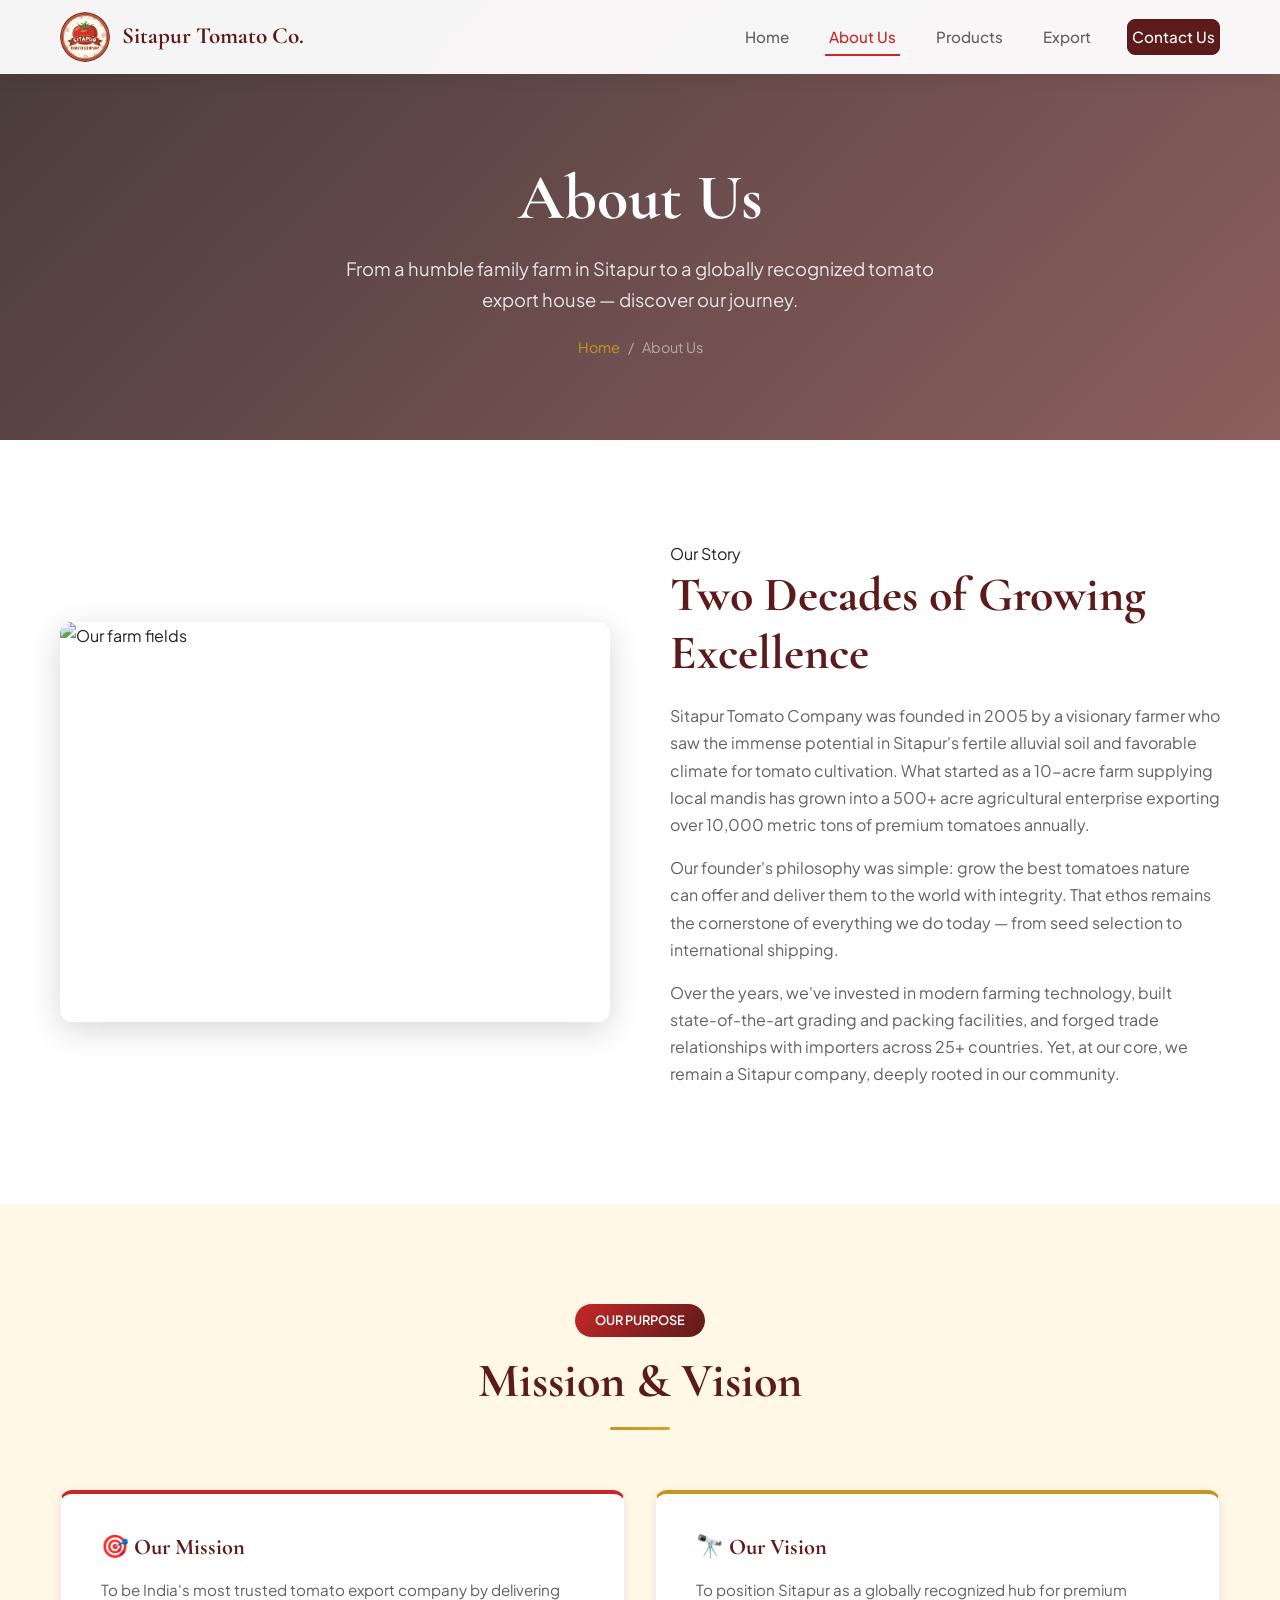
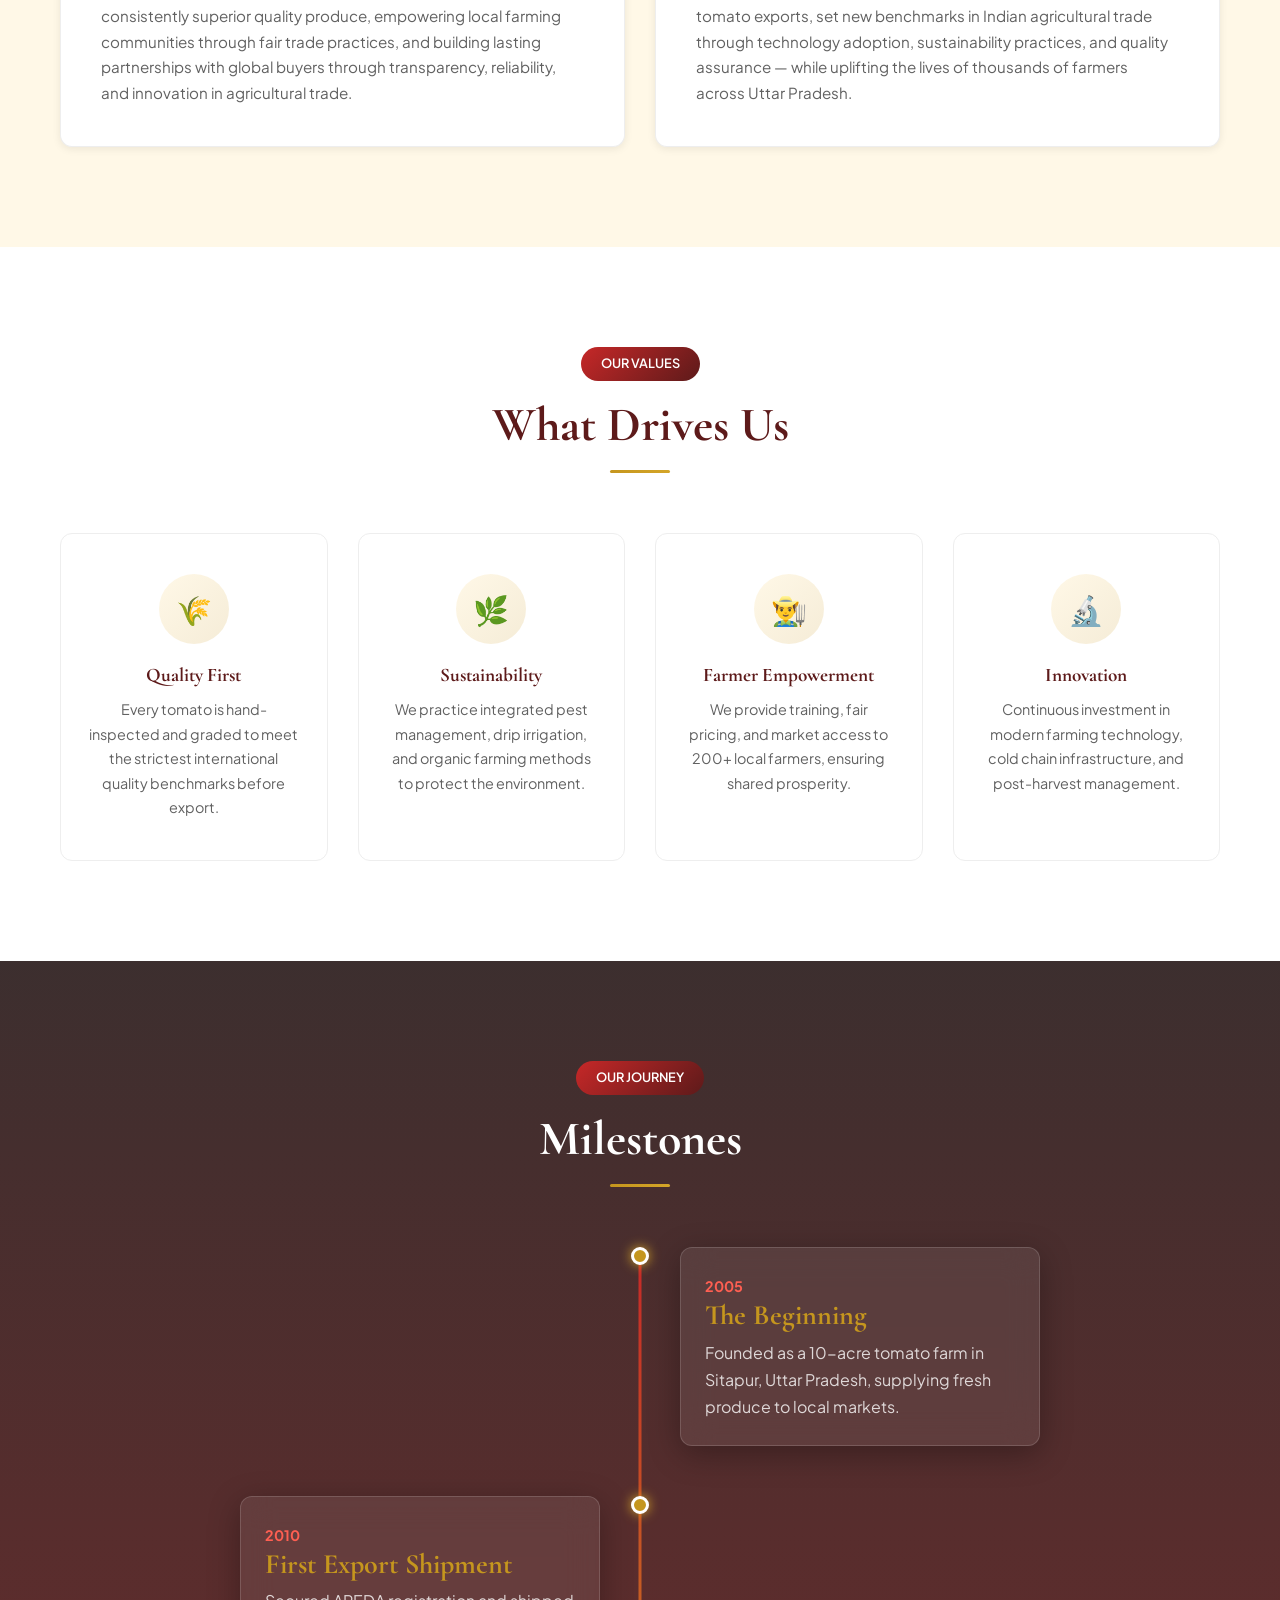
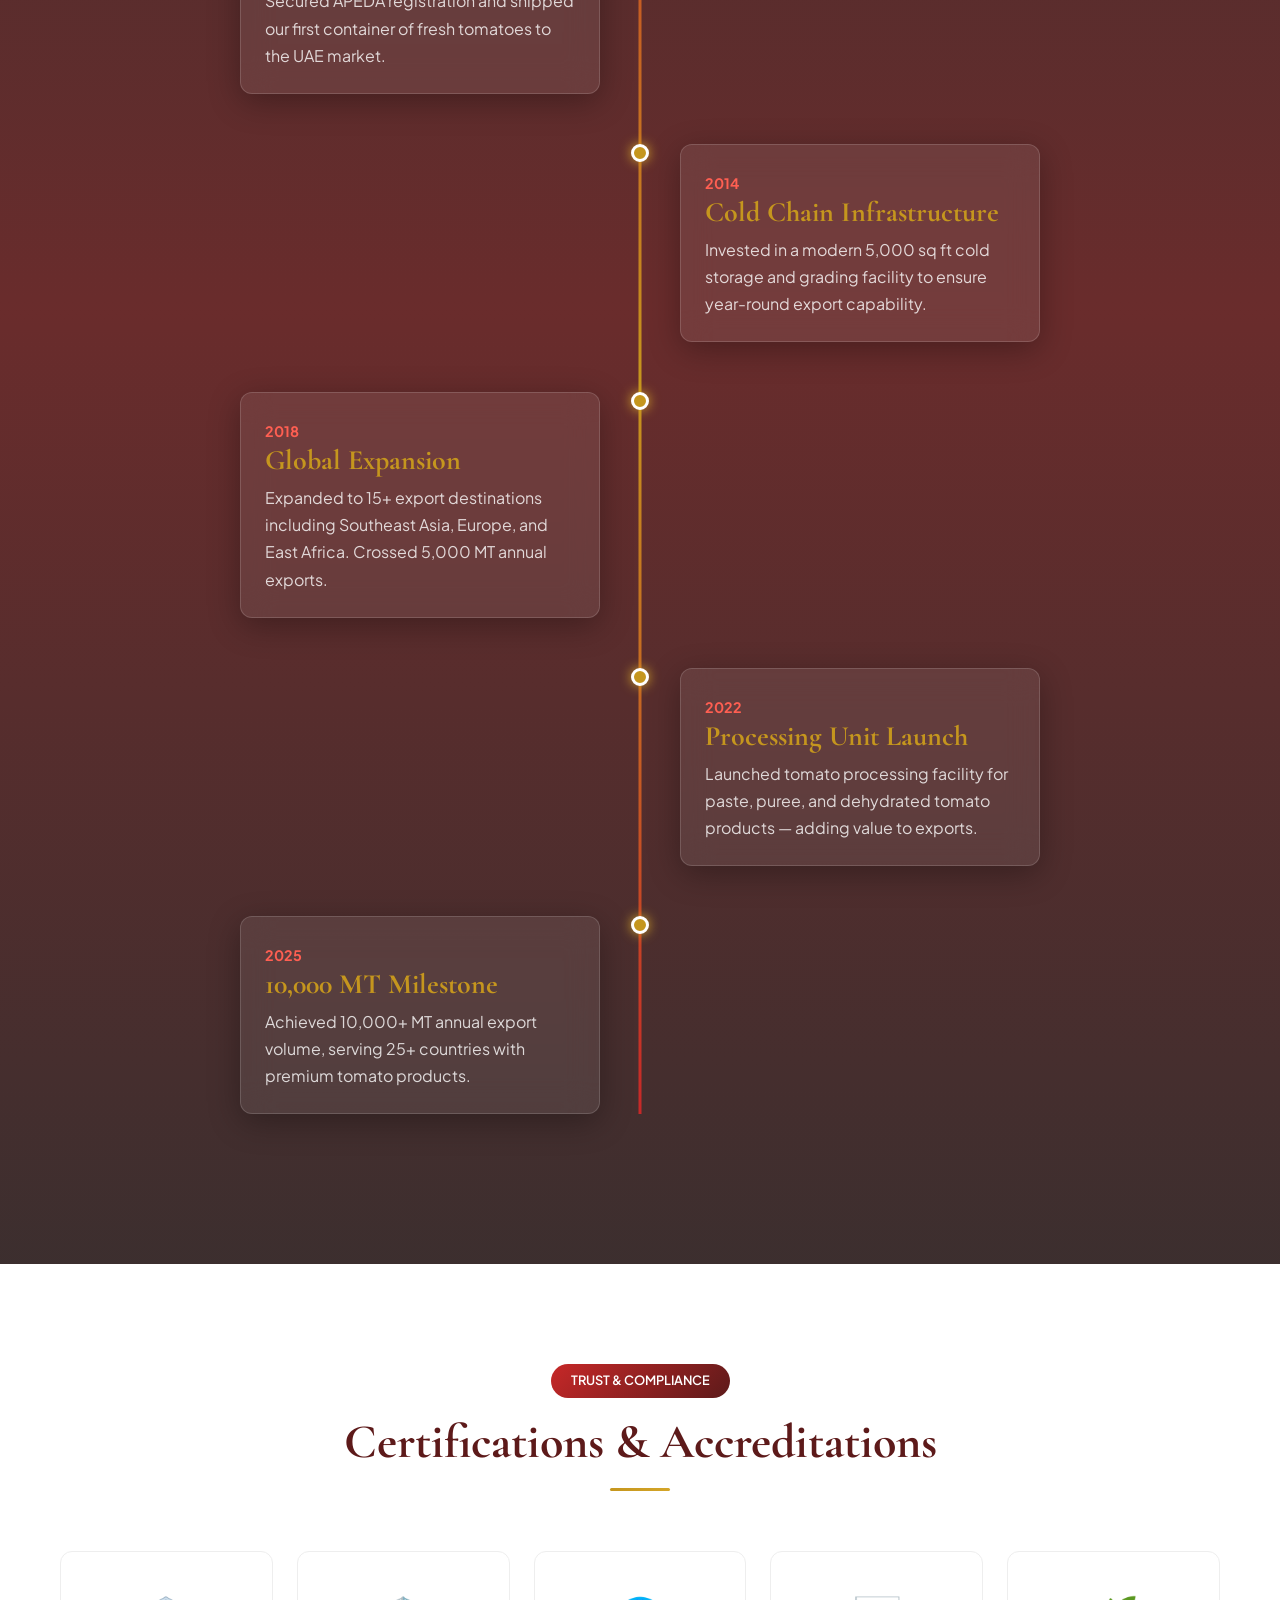
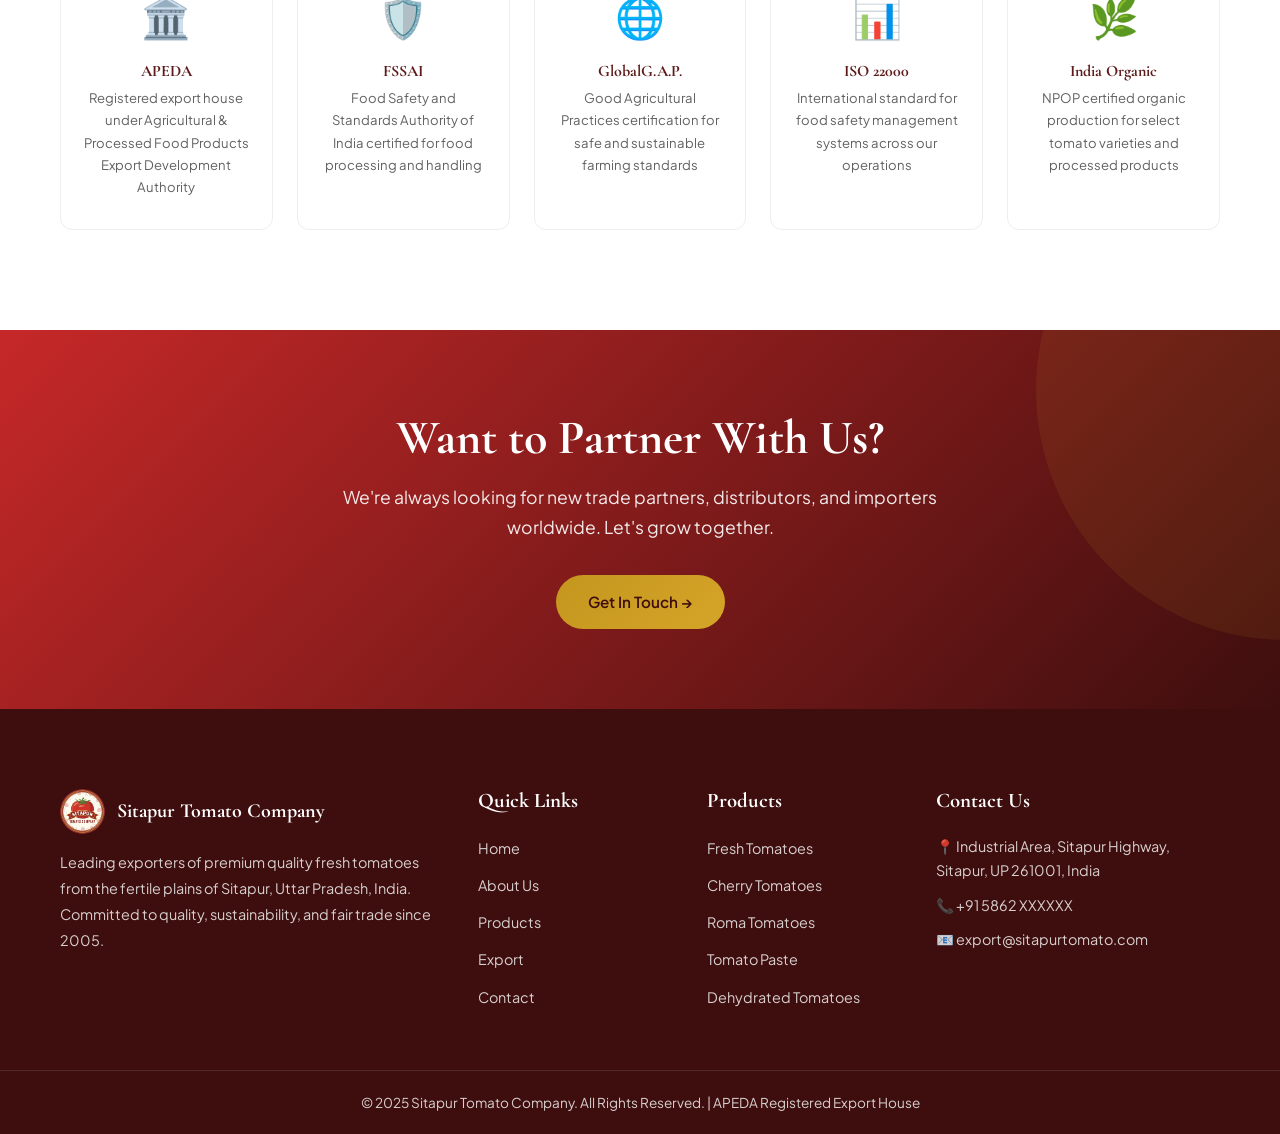
==== commit 8d7fd428: "feat: add glassmorphism milestones section and comment out unused list in index page" ====
--- a/about.html
+++ b/about.html
@@ -118,7 +118,7 @@
   </section>
 
   <!-- TIMELINE -->
-  <section class="section section-light">
+  <section class="section milestones-section" id="milestones">
     <div class="container">
       <div class="section-header fade-up">
         <span class="label">Our Journey</span>
--- a/styles.css
+++ b/styles.css
@@ -1,4 +1,4 @@
-@import url('https://fonts.googleapis.com/css2?family=Playfair+Display:wght@400;500;600;700;800&family=Inter:wght@300;400;500;600;700&display=swap');
+@import url('https://fonts.googleapis.com/css2?family=Cormorant+Garamond:wght@500;600;700&family=Plus+Jakarta+Sans:wght@300;400;500;600;700&display=swap');
 
 :root {
   --primary: #C62828;
@@ -32,17 +32,17 @@
 html { scroll-behavior: smooth; }
 
 body {
-  font-family: 'Inter', sans-serif;
+  font-family: 'Plus Jakarta Sans', sans-serif;
   color: var(--gray-900);
   line-height: 1.7;
   overflow-x: hidden;
   background: var(--white);
 }
 
-h1, h2, h3, h4, h5 { font-family: 'Playfair Display', serif; line-height: 1.3; color: var(--maroon); }
-h1 { font-size: clamp(2.2rem, 5vw, 3.8rem); font-weight: 800; }
-h2 { font-size: clamp(1.8rem, 4vw, 2.8rem); font-weight: 700; }
-h3 { font-size: clamp(1.2rem, 2.5vw, 1.6rem); font-weight: 600; }
+h1, h2, h3, h4, h5 { font-family: 'Cormorant Garamond', serif; line-height: 1.2; color: var(--maroon); }
+h1 { font-size: clamp(2.35rem, 5vw, 4rem); font-weight: 700; }
+h2 { font-size: clamp(1.95rem, 4vw, 3rem); font-weight: 700; }
+h3 { font-size: clamp(1.25rem, 2.5vw, 1.75rem); font-weight: 700; }
 
 a { text-decoration: none; color: inherit; transition: var(--transition); }
 img { max-width: 100%; height: auto; display: block; }
@@ -61,13 +61,13 @@
 .nav-inner { display: flex; align-items: center; justify-content: space-between; padding: 12px 20px; max-width: 1200px; margin: 0 auto; }
 .nav-logo { display: flex; align-items: center; gap: 12px; }
 .nav-logo img { width: 50px; height: 50px; border-radius: 50%; }
-.nav-logo span { font-family: 'Playfair Display', serif; font-weight: 700; font-size: 1.3rem; color: var(--maroon); }
+.nav-logo span { font-family: 'Cormorant Garamond', serif; font-weight: 700; font-size: 1.45rem; color: var(--maroon); }
 .nav-links { display: flex; gap: 32px; align-items: center; }
-.nav-links a { font-weight: 500; font-size: 0.95rem; color: var(--gray-700); position: relative; padding: 4px 0; }
+.nav-links a { font-weight: 500; font-size: 0.95rem; color: var(--gray-700); position: relative; padding: 4px; }
 .nav-links a::after { content: ''; position: absolute; bottom: -2px; left: 0; width: 0; height: 2px; background: var(--primary); transition: var(--transition); }
 .nav-links a:hover, .nav-links a.active { color: var(--primary); }
 .nav-links a:hover::after, .nav-links a.active::after { width: 100%; }
-.nav-cta { background: var(--maroon); color: white !important; padding: 10px 26px; border-radius: 8px; font-weight: 600; letter-spacing: 0.3px; border: 1px solid var(--maroon); }
+.nav-cta { background: var(--maroon); color: white !important; padding: 10px 26px; border-radius: 8px; font-weight: 600; letter-spacing: 0; border: 1px solid var(--maroon); }
 .nav-cta::after { display: none !important; }
 .nav-cta:hover, .nav-cta.active { color: white !important; background: var(--primary); border-color: var(--primary); transform: translateY(-2px); box-shadow: 0 6px 20px rgba(198,40,40,0.3); }
 .hamburger { display: none; flex-direction: column; gap: 5px; cursor: pointer; background: none; border: none; padding: 5px; }
@@ -93,7 +93,7 @@
 .btn {
   display: inline-flex; align-items: center; gap: 8px; padding: 14px 32px;
   border-radius: 50px; font-weight: 600; font-size: 0.95rem; cursor: pointer;
-  border: none; transition: var(--transition); font-family: 'Inter', sans-serif;
+  border: none; transition: var(--transition); font-family: 'Plus Jakarta Sans', sans-serif;
 }
 .btn-primary { background: linear-gradient(135deg, var(--primary), var(--maroon)); color: white; }
 .btn-primary:hover { transform: translateY(-3px); box-shadow: 0 8px 25px rgba(198,40,40,0.4); }
@@ -108,7 +108,7 @@
 .section-dark { background: var(--maroon-dark); color: white; }
 .section-dark h2, .section-dark h3 { color: white; }
 .section-header { text-align: center; margin-bottom: 60px; }
-.section-header .label { display: inline-block; background: linear-gradient(135deg, var(--primary), var(--maroon)); color: white; padding: 6px 20px; border-radius: 50px; font-size: 0.8rem; font-weight: 600; letter-spacing: 1.5px; text-transform: uppercase; margin-bottom: 16px; }
+.section-header .label { display: inline-block; background: linear-gradient(135deg, var(--primary), var(--maroon)); color: white; padding: 6px 20px; border-radius: 50px; font-size: 0.8rem; font-weight: 600; letter-spacing: 0; text-transform: uppercase; margin-bottom: 16px; }
 .section-header p { max-width: 650px; margin: 16px auto 0; color: var(--gray-700); font-size: 1.05rem; }
 .section-dark .section-header p { color: rgba(255,255,255,0.8); }
 .gold-line { width: 60px; height: 3px; background: linear-gradient(90deg, var(--gold), var(--gold-light)); margin: 16px auto; border-radius: 2px; }
@@ -122,7 +122,7 @@
 }
 .stat-item { text-align: center; padding: 40px 20px; color: white; border-right: 1px solid rgba(255,255,255,0.1); }
 .stat-item:last-child { border-right: none; }
-.stat-number { font-family: 'Playfair Display', serif; font-size: 2.5rem; font-weight: 800; color: var(--gold); }
+.stat-number { font-family: 'Cormorant Garamond', serif; font-size: 2.7rem; font-weight: 700; color: var(--gold); }
 .stat-label { font-size: 0.9rem; opacity: 0.85; margin-top: 6px; }
 
 /* ===== CARDS ===== */
@@ -184,6 +184,76 @@
 .timeline-content { width: 45%; padding: 24px; background: white; border-radius: var(--radius); box-shadow: var(--shadow-sm); border: 1px solid var(--gray-200); }
 .timeline-content h3 { color: var(--primary); margin-bottom: 6px; }
 .timeline-content .year { color: var(--gold); font-weight: 700; font-size: 0.9rem; }
+
+/* ===== MILESTONES SECTION BACKGROUND & GLASSMORPHISM ===== */
+.milestones-section {
+  position: relative;
+  background-image: url('https://images.unsplash.com/photo-1500937386664-56d1dfef3854?w=1920&q=80');
+  background-size: cover;
+  background-position: center;
+  background-attachment: fixed;
+  z-index: 1;
+  padding: 100px 0;
+}
+.milestones-section::before {
+  content: '';
+  position: absolute;
+  inset: 0;
+  background: linear-gradient(180deg, rgba(26,10,10,0.85) 0%, rgba(93,26,26,0.92) 50%, rgba(26,10,10,0.85) 100%);
+  z-index: -1;
+}
+.milestones-section .container {
+  position: relative;
+  z-index: 2;
+}
+.milestones-section h2 {
+  color: var(--white);
+}
+.milestones-section .timeline::before {
+  background: linear-gradient(to bottom, var(--primary) 0%, var(--gold) 50%, var(--primary) 100%);
+}
+.milestones-section .timeline-dot {
+  background: var(--gold);
+  border-color: var(--white);
+  box-shadow: 0 0 12px var(--gold-light);
+  animation: pulse-glow 2s infinite;
+}
+.milestones-section .timeline-content {
+  background: rgba(255, 255, 255, 0.08);
+  backdrop-filter: blur(16px);
+  -webkit-backdrop-filter: blur(16px);
+  border: 1px solid rgba(255, 255, 255, 0.15);
+  box-shadow: 0 8px 32px 0 rgba(0, 0, 0, 0.3);
+  color: rgba(255, 255, 255, 0.9);
+  transition: var(--transition);
+}
+.milestones-section .timeline-content:hover {
+  transform: translateY(-5px);
+  background: rgba(255, 255, 255, 0.12);
+  border-color: var(--gold);
+  box-shadow: 0 12px 40px 0 rgba(197,150,30,0.25);
+}
+.milestones-section .timeline-content h3 {
+  color: var(--gold);
+}
+.milestones-section .timeline-content .year {
+  color: var(--primary-light);
+}
+.milestones-section .timeline-content p {
+  color: rgba(255, 255, 255, 0.8);
+}
+
+@keyframes pulse-glow {
+  0% {
+    box-shadow: 0 0 0 0 rgba(197, 150, 30, 0.8);
+  }
+  70% {
+    box-shadow: 0 0 0 10px rgba(197, 150, 30, 0);
+  }
+  100% {
+    box-shadow: 0 0 0 0 rgba(197, 150, 30, 0);
+  }
+}
 
 /* ===== PRODUCT PAGE ===== */
 .product-detail { display: grid; grid-template-columns: repeat(auto-fit, minmax(340px, 1fr)); gap: 36px; }
@@ -218,7 +288,7 @@
 .form-group label { display: block; font-weight: 500; margin-bottom: 8px; color: var(--maroon); font-size: 0.9rem; }
 .form-group input, .form-group textarea, .form-group select {
   width: 100%; padding: 14px 18px; border: 2px solid var(--gray-200);
-  border-radius: 8px; font-size: 0.95rem; font-family: 'Inter', sans-serif;
+  border-radius: 8px; font-size: 0.95rem; font-family: 'Plus Jakarta Sans', sans-serif;
   transition: var(--transition); background: var(--gray-100);
 }
 .form-group input:focus, .form-group textarea:focus, .form-group select:focus { border-color: var(--primary); outline: none; background: white; box-shadow: 0 0 0 3px rgba(198,40,40,0.1); }
@@ -252,10 +322,10 @@
 /* ===== FOOTER ===== */
 .footer { background: var(--maroon-dark); color: rgba(255,255,255,0.8); padding: 80px 0 0; }
 .footer-grid { display: grid; grid-template-columns: 2fr 1fr 1fr 1.5fr; gap: 40px; margin-bottom: 50px; }
-.footer h4 { color: white; font-family: 'Playfair Display', serif; font-size: 1.15rem; margin-bottom: 20px; }
+.footer h4 { color: white; font-family: 'Cormorant Garamond', serif; font-size: 1.3rem; margin-bottom: 20px; }
 .footer-about .footer-logo { display: flex; align-items: center; gap: 12px; margin-bottom: 16px; }
 .footer-about .footer-logo img { width: 45px; height: 45px; border-radius: 50%; }
-.footer-about .footer-logo span { font-family: 'Playfair Display', serif; font-weight: 700; font-size: 1.1rem; color: white; }
+.footer-about .footer-logo span { font-family: 'Cormorant Garamond', serif; font-weight: 700; font-size: 1.25rem; color: white; }
 .footer-about p { font-size: 0.9rem; line-height: 1.8; }
 .footer-links li { margin-bottom: 10px; }
 .footer-links a { font-size: 0.9rem; transition: var(--transition); }
@@ -274,7 +344,7 @@
 .faq-question {
   display: flex; align-items: center; justify-content: space-between; width: 100%;
   padding: 20px 24px; background: none; border: none; cursor: pointer;
-  font-family: 'Playfair Display', serif; font-size: 1.05rem; font-weight: 600;
+  font-family: 'Cormorant Garamond', serif; font-size: 1.2rem; font-weight: 700;
   color: var(--maroon); text-align: left; transition: var(--transition); gap: 16px;
 }
 .faq-question:hover { color: var(--primary); }
